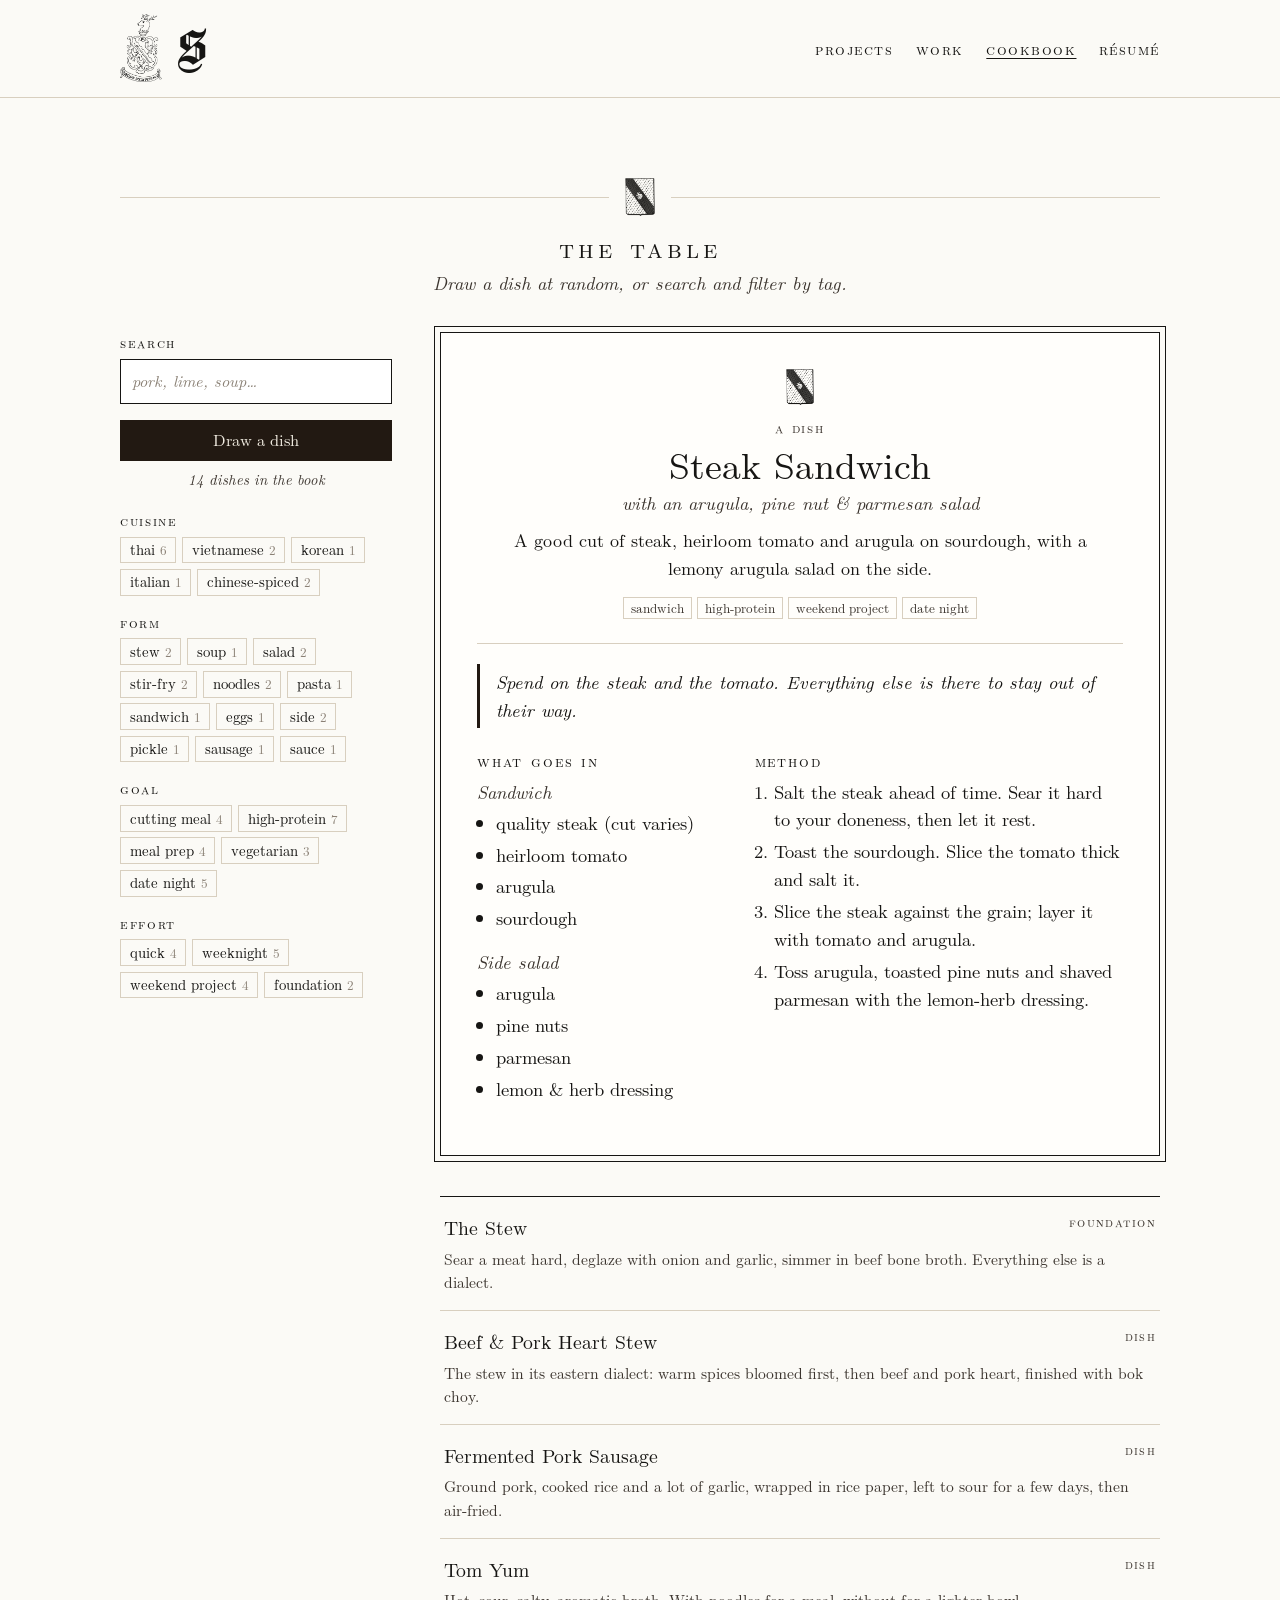
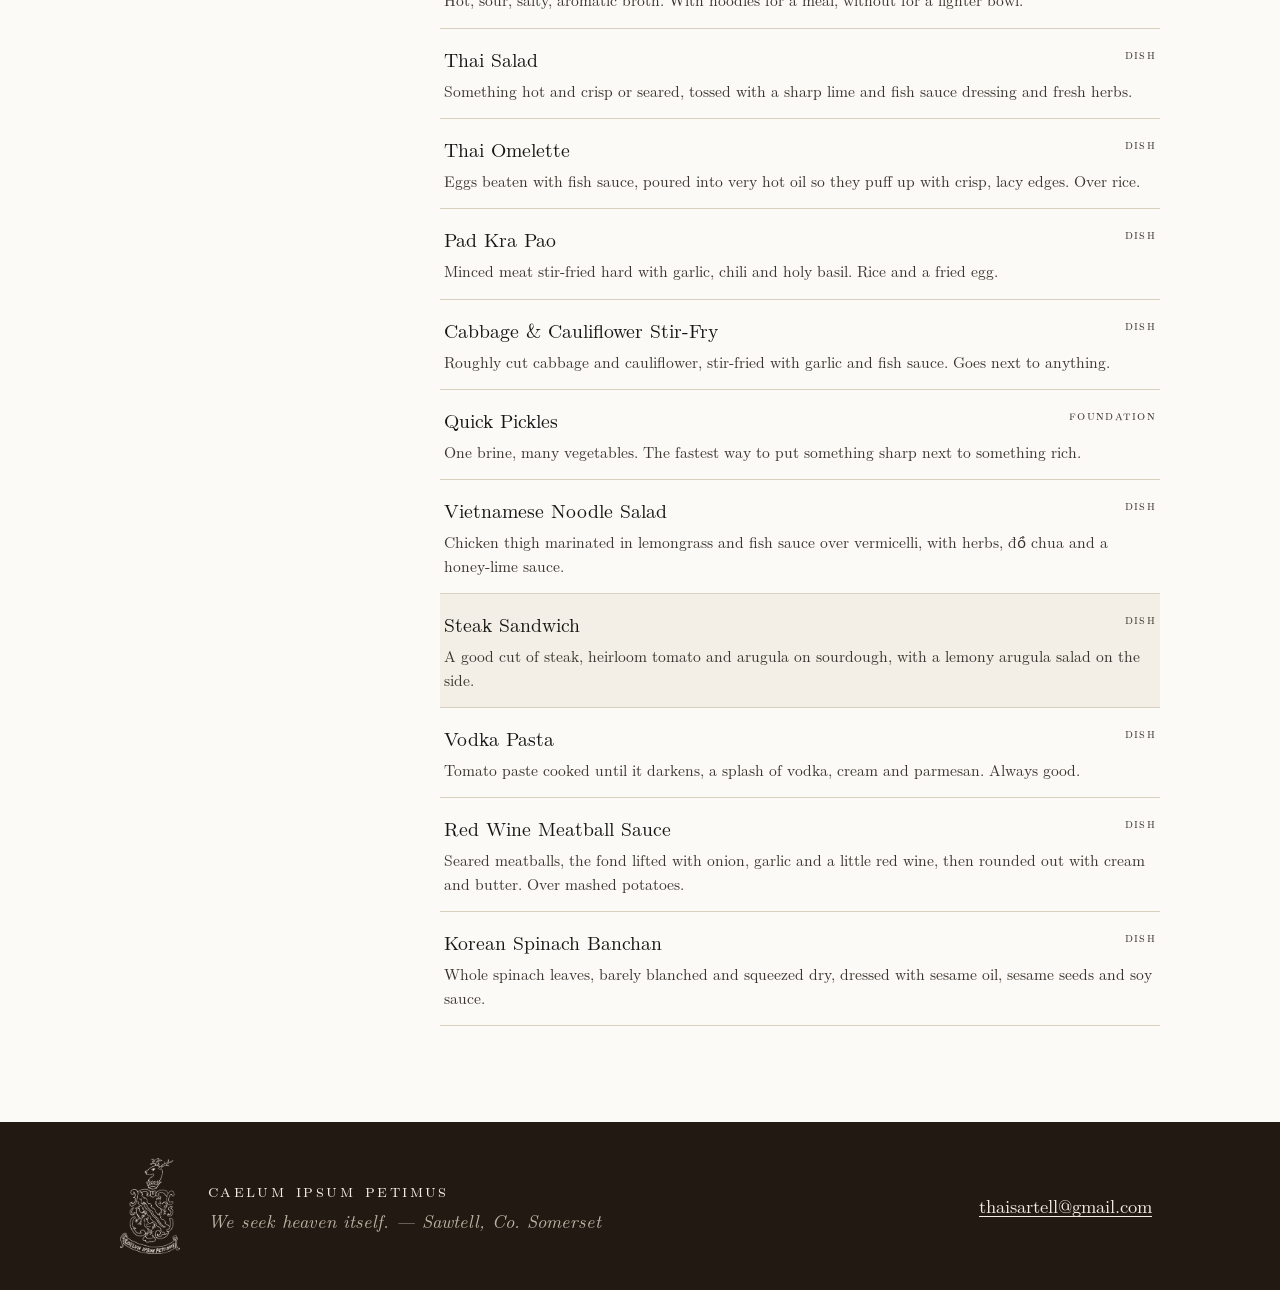
==== cookbook.html @ fc5eaa02 "website version 3: coat of arms, pixel-sort banner, cookbook - Redesign in LM Roman 9 with off-white" ====
<!doctype html>
<html lang="en">
  <head>
    <meta charset="utf-8">
    <meta name="viewport" content="width=device-width, initial-scale=1">
    <title>Cookbook | Richard Sartell</title>
    <meta name="description" content="A cookbook of principles: stews, Thai and Vietnamese cooking, pickles, and the rest of what I cook.">
    <link rel="icon" href="assets/images/favicon.svg" type="image/svg+xml">
    <link rel="preload" href="assets/fonts/lmroman9-regular.woff2" as="font" type="font/woff2" crossorigin>
    <link rel="stylesheet" href="css/style.css">
  </head>
  <body>
    <a class="skip-link" href="#main">Skip to content</a>

    <header class="site-header">
      <div class="wrap">
        <a class="brand" href="index.html" aria-label="Richard Sartell, home">
          <img src="assets/images/coat-of-arms.png" width="323" height="520" alt="">
          <span class="brand-name" aria-hidden="true">S</span>
        </a>
        <nav class="site-nav" aria-label="Primary">
          <a href="index.html#projects">Projects</a>
          <a href="index.html#work">Work</a>
          <a href="cookbook.html" aria-current="page">Cookbook</a>
          <a href="assets/resume/richard-sartell-resume.pdf">R&eacute;sum&eacute;</a>
        </nav>
      </div>
    </header>

    <main id="main">
      <!-- "The Rules" section, hidden for now. Uncomment to bring it back.
      <section class="section" aria-labelledby="principles-heading">
        <header class="section-head">
          <h2 id="principles-heading">The Rules</h2>
          <p>The things I keep coming back to.</p>
        </header>
        <ol class="principles">
          <li>
            <strong><span class="numeral">i.</span>Sear first, and mean it.</strong>
            <p>Browning is the flavor. Dry meat, hot pan, small batches.</p>
          </li>
          <li>
            <strong><span class="numeral">ii.</span>Onion and garlic lift the fond.</strong>
            <p>Every stew gets deglazed the same way, whatever comes next.</p>
          </li>
          <li>
            <strong><span class="numeral">iii.</span>Salty, sour, sweet, hot.</strong>
            <p>Fish sauce, lime, sugar or honey, chili. Taste, then fix whichever is missing.</p>
          </li>
          <li>
            <strong><span class="numeral">iv.</span>Acid at the end.</strong>
            <p>A squeeze of lime or a forkful of pickles fixes a heavy plate.</p>
          </li>
          <li>
            <strong><span class="numeral">v.</span>Fresh against rich.</strong>
            <p>Raw ginger, onion, herbs or arugula next to anything fried or seared.</p>
          </li>
          <li>
            <strong><span class="numeral">vi.</span>One base, many dialects.</strong>
            <p>Learn the method once; change the spices and it&rsquo;s a different dish.</p>
          </li>
        </ol>
      </section>
      -->

      <section class="section" id="table" aria-labelledby="table-heading">
        <header class="section-head">
          <div class="ornament-rule" aria-hidden="true"><span class="tile"></span></div>
          <h1 id="table-heading">The Table</h1>
          <p>Draw a dish at random, or search and filter by tag.</p>
        </header>

        <div class="pantry">
          <aside class="pantry-controls" aria-label="Find a dish">
            <label class="field-label" for="search">Search</label>
            <input class="search-input" id="search" type="search" placeholder="pork, lime, soup&hellip;" autocomplete="off">
            <button class="button draw-button" id="draw" type="button">Draw a dish</button>
            <p class="match-count" id="match-count" aria-live="polite"></p>
            <div id="tag-groups"></div>
            <button class="clear-button" id="clear" type="button" hidden>Clear filters</button>
          </aside>

          <div>
            <article class="recipe-card" id="card" aria-live="polite" tabindex="-1"></article>
            <ul class="recipe-list" id="list" aria-label="Matching dishes"></ul>
          </div>
        </div>
      </section>
    </main>

    <footer class="site-footer" id="contact">
      <div class="wrap">
        <a href="index.html" aria-label="Home"><img class="footer-crest" src="assets/images/coat-of-arms.png" width="323" height="520" alt=""></a>
        <div>
          <p class="motto">Caelum ipsum petimus</p>
          <p class="motto-translation">We seek heaven itself. &mdash; Sawtell, Co. Somerset</p>
        </div>
        <div class="footer-links">
          <a class="email" href="mailto:thaisartell@gmail.com">thaisartell@gmail.com</a>
        </div>
      </div>
    </footer>

    <script src="js/recipes.js"></script>
    <script src="js/cookbook.js"></script>
  </body>
</html>
---- css/style.css ----
/* ---------- Fonts: LM Roman 9 (Latin Modern, GUST Font License) ---------- */

@font-face {
  font-family: "LM Roman 9";
  src: url("../assets/fonts/lmroman9-regular.woff2") format("woff2");
  font-weight: 400;
  font-style: normal;
  font-display: swap;
}

@font-face {
  font-family: "LM Roman 9";
  src: url("../assets/fonts/lmroman9-italic.woff2") format("woff2");
  font-weight: 400;
  font-style: italic;
  font-display: swap;
}

@font-face {
  font-family: "LM Roman 9";
  src: url("../assets/fonts/lmroman9-bold.woff2") format("woff2");
  font-weight: 700;
  font-style: normal;
  font-display: swap;
}

/* Blackletter for the monogram, after the "Sawtell" lettering in the family record (SIL OFL) */
@font-face {
  font-family: "Manufacturing Consent";
  src: url("../assets/fonts/manufacturingconsent.woff2") format("woff2");
  font-weight: 400;
  font-style: normal;
  font-display: swap;
}

@font-face {
  font-family: "LM Roman Caps";
  src: url("../assets/fonts/lmromancaps10-regular.woff2") format("woff2");
  font-weight: 400;
  font-style: normal;
  font-display: swap;
}

/* ---------- Tokens: off-white, near-black, very dark brown ---------- */

:root {
  color-scheme: light;
  --paper: #fbfaf6;
  --paper-deep: #f3efe6;
  --ink: #161513;
  --ink-soft: #3b342e;
  --brown: #221912;
  --brown-raised: #2c2119;
  --on-brown: #f4efe4;
  --on-brown-soft: #bdb2a2;
  --line: #d8cfbf;
  --line-strong: #161513;
  --serif: "LM Roman 9", "Latin Modern Roman", "Computer Modern Serif", "Times New Roman", Times, serif;
  --caps: "LM Roman Caps", "LM Roman 9", "Times New Roman", serif;
  --max-width: 1120px;
  --gutter: clamp(1rem, 4vw, 2.5rem);
}

* {
  box-sizing: border-box;
}

html {
  scroll-behavior: smooth;
  scroll-padding-top: 1rem;
}

body {
  margin: 0;
  background: var(--paper);
  color: var(--ink);
  font-family: var(--serif);
  font-size: 18px;
  line-height: 1.55;
  font-kerning: normal;
  text-rendering: optimizeLegibility;
}

a {
  color: inherit;
  text-decoration-thickness: 1px;
  text-underline-offset: 0.18em;
}

a:hover {
  text-decoration-thickness: 2px;
}

img,
svg {
  max-width: 100%;
}

:focus-visible {
  outline: 2px solid currentColor;
  outline-offset: 3px;
}

h1,
h2,
h3,
h4,
p {
  margin-top: 0;
}

h1,
h2,
h3,
h4 {
  font-weight: 400;
  line-height: 1.15;
}

h1 {
  margin-bottom: 0.75rem;
  font-size: clamp(2.2rem, 5vw, 3.4rem);
  letter-spacing: -0.01em;
}

h2 {
  margin-bottom: 0.75rem;
  font-size: 1.7rem;
}

h3 {
  margin-bottom: 0.35rem;
  font-size: 1.3rem;
}

h4 {
  margin-bottom: 0.4rem;
  font-size: 1.05rem;
  font-weight: 700;
}

.skip-link {
  position: absolute;
  top: 0.5rem;
  left: 0.5rem;
  z-index: 10;
  transform: translateY(-200%);
  background: var(--paper);
  padding: 0.4rem 0.6rem;
}

.skip-link:focus {
  transform: translateY(0);
}

.wrap,
.section,
.case-header,
.case-layout {
  max-width: var(--max-width);
  margin-right: auto;
  margin-left: auto;
  padding-right: var(--gutter);
  padding-left: var(--gutter);
}

.eyebrow,
.smallcaps {
  font-family: var(--caps);
  font-size: 0.85rem;
  letter-spacing: 0.14em;
  text-transform: lowercase;
}

.eyebrow {
  margin-bottom: 0.5rem;
  color: var(--ink-soft);
}

/* ---------- Header with crest home link ---------- */

.site-header {
  border-bottom: 1px solid var(--line);
}

.site-header .wrap {
  display: flex;
  align-items: center;
  justify-content: space-between;
  gap: 1rem;
  padding-top: 0.9rem;
  padding-bottom: 0.9rem;
}

.brand {
  display: inline-flex;
  align-items: center;
  gap: 0.85rem;
  text-decoration: none;
}

.brand img {
  display: block;
  width: auto;
  height: 68px;
}

.brand-name {
  font-family: "Manufacturing Consent", var(--serif);
  font-size: 3.4rem;
  font-weight: 400;
  line-height: 1;
}

.site-nav {
  display: flex;
  flex-wrap: wrap;
  justify-content: flex-end;
  gap: 0.25rem 1.4rem;
  font-family: var(--caps);
  font-size: 0.95rem;
  letter-spacing: 0.1em;
  text-transform: lowercase;
}

.site-nav a {
  text-decoration: none;
}

.site-nav a:hover,
.site-nav a[aria-current="page"] {
  text-decoration: underline;
  text-decoration-thickness: 1px;
}

/* ---------- Hero: dark brown frame, pixel-sort banner ---------- */

.hero {
  padding-top: clamp(1rem, 3vw, 2rem);
  padding-bottom: 0;
}

.hero-frame {
  position: relative;
  display: grid;
  grid-template-columns: minmax(0, 1.15fr) minmax(0, 1fr);
  min-height: 460px;
  overflow: hidden;
  border: 10px solid var(--brown-raised);
  background: var(--brown);
  color: var(--on-brown);
}

/* The GIF fills the frame but fades out toward the name and buttons,
   so the left side stays calm and the right side carries the motion. */
.hero-banner {
  position: absolute;
  inset: 0;
  -webkit-mask-image: linear-gradient(to right, transparent 18%, rgb(0 0 0 / 0.35) 48%, #000 85%);
  mask-image: linear-gradient(to right, transparent 18%, rgb(0 0 0 / 0.35) 48%, #000 85%);
}

.hero-banner img {
  width: 100%;
  height: 100%;
  object-fit: cover;
  opacity: 0.8;
  filter: sepia(0.4);
  mix-blend-mode: soft-light;
}

.hero-copy {
  position: relative;
  z-index: 1;
  align-self: center;
  padding: clamp(1.75rem, 5vw, 3.5rem);
}

.hero-copy h1 {
  margin-bottom: 1.6rem;
  font-size: clamp(1.6rem, 3.2vw, 2.4rem);
  white-space: nowrap;
}


.actions {
  display: flex;
  flex-wrap: wrap;
  align-items: center;
  gap: 0.75rem;
}

.button {
  display: inline-flex;
  align-items: center;
  min-height: 2.6rem;
  border: 1px solid currentColor;
  padding: 0.35rem 1.1rem;
  font: inherit;
  font-size: 1rem;
  text-decoration: none;
  cursor: pointer;
}

.button-solid {
  border-color: var(--on-brown);
  background: var(--on-brown);
  color: var(--brown);
}

.button-solid:hover {
  background: transparent;
  color: var(--on-brown);
}

.button-ghost {
  background: transparent;
  color: inherit;
}

.button-ghost:hover {
  background: var(--ink);
  border-color: var(--ink);
  color: var(--paper);
}

.hero .button-ghost:hover {
  background: var(--on-brown);
  border-color: var(--on-brown);
  color: var(--brown);
}

.social-link {
  display: inline-grid;
  place-items: center;
  width: 2.6rem;
  height: 2.6rem;
  border: 1px solid currentColor;
  color: inherit;
}

.social-link:hover {
  background: currentColor;
}

.social-link:hover .social-icon {
  fill: var(--brown);
}

.social-icon {
  width: 1.15rem;
  height: 1.15rem;
  fill: currentColor;
}

/* ---------- Section heads: tile ornament between rules ---------- */

.section {
  padding-top: clamp(3rem, 7vw, 5rem);
  padding-bottom: 1rem;
}

.section-head {
  margin-bottom: 2.25rem;
  text-align: center;
}

.ornament-rule {
  display: flex;
  align-items: center;
  gap: 1rem;
  margin-bottom: 1rem;
}

.ornament-rule::before,
.ornament-rule::after {
  flex: 1;
  height: 0;
  border-top: 1px solid var(--line);
  content: "";
}

.tile {
  display: block;
  flex: none;
  width: 30px;
  height: 39px;
}

/* Sartel shield, used as a mask so it takes the text color. */
.tile,
.ornament {
  background: currentColor;
  -webkit-mask: url("../assets/images/shield.png") center / contain no-repeat;
  mask: url("../assets/images/shield.png") center / contain no-repeat;
}

.ornament {
  display: block;
}

.section-head h1,
.section-head h2 {
  margin-bottom: 0.4rem;
  font-family: var(--caps);
  font-size: 1.6rem;
  letter-spacing: 0.16em;
  text-transform: lowercase;
}

.section-head p {
  max-width: 36rem;
  margin: 0 auto;
  color: var(--ink-soft);
  font-style: italic;
}

/* ---------- Projects ---------- */

.project-list {
  display: grid;
  gap: 0;
}

.project {
  display: grid;
  grid-template-columns: minmax(0, 1fr) minmax(0, 1.1fr);
  gap: clamp(1.5rem, 4vw, 3rem);
  align-items: center;
  border-top: 1px solid var(--line);
  padding: 2.25rem 0;
}

.project:first-child {
  border-top: 0;
  padding-top: 0;
}

.project:nth-child(even) .project-figure {
  order: -1;
}

.project-kicker {
  display: flex;
  align-items: baseline;
  gap: 0.75rem;
  margin-bottom: 0.4rem;
  color: var(--ink-soft);
}

.numeral {
  font-family: var(--caps);
  font-size: 1rem;
  letter-spacing: 0.08em;
  text-transform: lowercase;
}

.project h3 {
  font-size: 1.6rem;
}

.project h3 a {
  text-decoration: none;
}

.project h3 a:hover {
  text-decoration: underline;
}

.project-subtitle {
  margin-bottom: 0.75rem;
  color: var(--ink-soft);
  font-style: italic;
}

.read-more {
  font-family: var(--caps);
  font-size: 0.9rem;
  letter-spacing: 0.1em;
  text-transform: lowercase;
}

.project-figure {
  margin: 0;
  border: 1px solid var(--line);
  padding: 0.6rem;
  background: #ffffff;
}

.project-figure img {
  display: block;
  width: 100%;
  height: 260px;
  object-fit: contain;
}

/* ---------- Work history ---------- */

.timeline {
  position: relative;
  max-width: 820px;
  margin: 0 auto;
  padding: 0;
  list-style: none;
}

.timeline::before {
  position: absolute;
  top: 0.6rem;
  bottom: 0.6rem;
  left: 12rem;
  border-left: 1px solid var(--line);
  content: "";
}

.job {
  position: relative;
  display: grid;
  grid-template-columns: 10.5rem minmax(0, 1fr);
  gap: 3rem;
  padding-bottom: 2.25rem;
}

.job::before {
  position: absolute;
  top: 0.55rem;
  left: calc(12rem - 5px);
  width: 10px;
  height: 10px;
  background: var(--paper);
  border: 1px solid var(--ink);
  transform: rotate(45deg);
  content: "";
}

.job.is-current::before {
  background: var(--ink);
}

.job-when {
  padding-top: 0.15rem;
  white-space: nowrap;
  color: var(--ink-soft);
  font-size: 0.95rem;
  text-align: right;
}

.job h3 {
  margin-bottom: 0.1rem;
}

.job-role {
  margin-bottom: 0.6rem;
  color: var(--ink-soft);
  font-style: italic;
}

.job > div > p:last-child {
  margin-bottom: 0;
}

.job ul {
  margin: 0;
  padding-left: 1.1rem;
}

.job li + li {
  margin-top: 0.3rem;
}

/* ---------- Kitchen teaser ---------- */

.kitchen-teaser {
  display: grid;
  grid-template-columns: minmax(0, 1fr) auto;
  gap: 1.5rem;
  align-items: center;
  max-width: 820px;
  margin: 0 auto;
  border: 1px solid var(--ink);
  outline: 1px solid var(--ink);
  outline-offset: 4px;
  padding: 1.75rem 2rem;
}

.kitchen-teaser p {
  margin: 0;
}

.kitchen-teaser .tonight {
  margin-top: 0.4rem;
  font-size: 1.4rem;
}

/* ---------- Epigraphs + footer ---------- */

.job:last-child {
  padding-bottom: 0;
}

.section-epigraphs {
  padding-top: 2rem;
  padding-bottom: 0;
}

.section-epigraphs + * {
  margin-top: 0;
}

.epigraphs li:last-child {
  margin-bottom: 0;
}

main:has(.section-epigraphs) + .site-footer {
  margin-top: 2.5rem;
}

.epigraphs {
  max-width: 760px;
  margin: 0 auto;
  padding: 0;
  list-style: none;
  text-align: center;
}

.epigraphs li {
  margin-bottom: 1.25rem;
  font-style: italic;
}

.epigraphs cite {
  display: block;
  margin-top: 0.15rem;
  color: var(--ink-soft);
  font-family: var(--caps);
  font-size: 0.85rem;
  font-style: normal;
  letter-spacing: 0.1em;
  text-transform: lowercase;
}

.site-footer {
  margin-top: clamp(3rem, 7vw, 5rem);
  background: var(--brown);
  color: var(--on-brown);
}

.site-footer .wrap {
  display: grid;
  grid-template-columns: auto minmax(0, 1fr) auto;
  gap: 1.75rem;
  align-items: center;
  padding-top: 2.25rem;
  padding-bottom: 2.25rem;
}

.footer-crest {
  display: block;
  width: auto;
  height: 96px;
  filter: invert(94%) sepia(10%) saturate(180%);
}

.motto {
  margin: 0;
  font-family: var(--caps);
  font-size: 1.1rem;
  letter-spacing: 0.14em;
  text-transform: lowercase;
}

.motto-translation {
  margin: 0.2rem 0 0;
  color: var(--on-brown-soft);
  font-style: italic;
}

.footer-links {
  display: flex;
  flex-wrap: wrap;
  align-items: center;
  justify-content: flex-end;
  gap: 0.75rem;
}

.footer-links .email {
  margin-right: 0.5rem;
}

/* ---------- Project case pages ---------- */

.case-header {
  padding-top: clamp(2rem, 5vw, 3.5rem);
  padding-bottom: 1rem;
}

.back-home-link {
  display: inline-block;
  margin-bottom: 1.75rem;
  font-family: var(--caps);
  font-size: 0.95rem;
  letter-spacing: 0.1em;
  text-decoration: none;
  text-transform: lowercase;
}

.back-home-link:hover {
  text-decoration: underline;
}

.hero-subtitle {
  color: var(--ink-soft);
  font-size: 1.2rem;
  font-style: italic;
}

.report-link {
  display: inline-block;
  font-weight: 700;
}

.case-header p {
  max-width: 720px;
}

.case-layout {
  display: block;
  padding-bottom: 1rem;
}

.case-outline {
  max-width: 860px;
}

.case-outline section {
  border-top: 1px solid var(--line);
  padding-top: 1.5rem;
  padding-bottom: 1rem;
}

.case-outline h2 {
  font-family: var(--caps);
  font-size: 1.15rem;
  letter-spacing: 0.12em;
  text-transform: lowercase;
}

.case-outline h3 {
  margin-top: 1.25rem;
  font-size: 1.15rem;
}

.case-figure-grid {
  display: grid;
  grid-template-columns: repeat(2, minmax(0, 1fr));
  gap: 1.5rem;
  align-items: start;
}

.case-figure {
  width: fit-content;
  max-width: 100%;
  margin: 1rem 0 0;
}

.case-figure img {
  display: block;
  width: auto;
  max-width: 100%;
  height: auto;
  border: 1px solid var(--line);
  background: #ffffff;
}

.case-figure-wide {
  width: 100%;
}

.case-figure-wide img {
  width: 100%;
}

.case-figure-narrow {
  max-width: 233px;
}

.case-figure-phone {
  width: 320px;
  max-width: 100%;
}

.case-figure-assembly {
  width: 360px;
}

.case-figure-crop {
  position: relative;
  overflow: hidden;
  border: 1px solid var(--line);
  background: #ffffff;
}

.case-figure-crop img {
  position: absolute;
  max-width: none;
  border: 0;
}

.case-figure-assembly .case-figure-crop {
  aspect-ratio: 235 / 167;
}

.case-figure-assembly .case-figure-crop img {
  top: -39%;
  left: -77%;
  width: 253%;
}

.case-figure figcaption {
  margin-top: 0.35rem;
  color: var(--ink-soft);
  font-size: 0.9rem;
  font-style: italic;
}

.case-placeholder {
  border-left: 3px solid var(--line);
  padding-left: 0.75rem;
  font-family: monospace;
}

/* ---------- Cookbook ---------- */

.page-intro {
  max-width: var(--max-width);
  margin: 0 auto;
  padding: clamp(2.5rem, 6vw, 4rem) var(--gutter) 0;
  text-align: center;
}

.page-intro .lede {
  max-width: 38rem;
  margin: 0 auto;
  font-size: 1.15rem;
}

.principles {
  display: grid;
  grid-template-columns: repeat(3, minmax(0, 1fr));
  gap: 0;
  margin: 0;
  padding: 0;
  border-top: 1px solid var(--ink);
  border-bottom: 1px solid var(--ink);
  list-style: none;
  counter-reset: principle;
}

.principles li {
  border-bottom: 1px solid var(--line);
  padding: 1.25rem 1.4rem;
}

.principles li:nth-child(3n + 2),
.principles li:nth-child(3n + 3) {
  border-left: 1px solid var(--line);
}

.principles li:nth-last-child(-n + 3) {
  border-bottom: 0;
}

.principles strong {
  display: block;
  margin-bottom: 0.25rem;
  font-size: 1.1rem;
  font-weight: 400;
}

.principles .numeral {
  margin-right: 0.5rem;
  color: var(--ink-soft);
}

.principles p {
  margin: 0;
  color: var(--ink-soft);
  font-size: 0.95rem;
}

.pantry {
  display: grid;
  grid-template-columns: 17rem minmax(0, 1fr);
  gap: clamp(1.5rem, 4vw, 3rem);
  align-items: start;
}

.pantry-controls {
  position: sticky;
  top: 1rem;
}

.field-label {
  display: block;
  margin-bottom: 0.35rem;
  font-family: var(--caps);
  font-size: 0.85rem;
  letter-spacing: 0.12em;
  text-transform: lowercase;
}

.search-input {
  width: 100%;
  border: 1px solid var(--ink);
  border-radius: 0;
  padding: 0.55rem 0.7rem;
  background: #ffffff;
  color: var(--ink);
  font: inherit;
  font-size: 1rem;
}

.search-input::placeholder {
  color: #8a8075;
  font-style: italic;
}

.draw-button {
  width: 100%;
  justify-content: center;
  margin: 1rem 0 0.4rem;
  border-color: var(--brown);
  background: var(--brown);
  color: var(--on-brown);
}

.draw-button:hover {
  background: transparent;
  color: var(--brown);
}

.match-count {
  margin: 0 0 1.25rem;
  color: var(--ink-soft);
  font-size: 0.9rem;
  font-style: italic;
  text-align: center;
}

.tag-group {
  margin: 0 0 1rem;
  border: 0;
  padding: 0;
}

.tag-group legend {
  margin-bottom: 0.35rem;
  padding: 0;
  font-family: var(--caps);
  font-size: 0.85rem;
  letter-spacing: 0.12em;
  text-transform: lowercase;
}

.tag-list {
  display: flex;
  flex-wrap: wrap;
  gap: 0.35rem;
}

.tag {
  display: inline-flex;
  align-items: baseline;
  gap: 0.3rem;
  border: 1px solid var(--line);
  padding: 0.1rem 0.55rem;
  background: transparent;
  color: var(--ink);
  font: inherit;
  font-size: 0.9rem;
  line-height: 1.5;
  cursor: pointer;
}

.tag:hover {
  border-color: var(--ink);
}

.tag[aria-pressed="true"] {
  border-color: var(--ink);
  background: var(--ink);
  color: var(--paper);
}

.tag .count {
  color: #8a8075;
  font-size: 0.8rem;
}

.tag[aria-pressed="true"] .count {
  color: var(--line);
}

.tag:disabled {
  opacity: 0.4;
  cursor: default;
}

.clear-button {
  border: 0;
  padding: 0;
  background: none;
  color: var(--ink-soft);
  font: inherit;
  font-size: 0.9rem;
  text-decoration: underline;
  cursor: pointer;
}

/* The drawn recipe: a framed card like a tile set in a floor */
.recipe-card {
  position: relative;
  margin-bottom: 2.5rem;
  border: 1px solid var(--ink);
  outline: 1px solid var(--ink);
  outline-offset: 5px;
  padding: clamp(1.4rem, 4vw, 2.25rem);
  background: #fffefb;
}

.recipe-card .ornament {
  width: 28px;
  height: 36px;
  margin: 0 auto 0.75rem;
  color: var(--ink);
}

.recipe-card .card-label {
  margin-bottom: 0.25rem;
  color: var(--ink-soft);
  text-align: center;
}

.recipe-card h2 {
  margin-bottom: 0.25rem;
  font-size: clamp(1.7rem, 4vw, 2.3rem);
  text-align: center;
}

.recipe-card .aka {
  margin-bottom: 0.6rem;
  color: var(--ink-soft);
  font-style: italic;
  text-align: center;
}

.recipe-card .summary {
  max-width: 36rem;
  margin: 0 auto 1rem;
  font-size: 1.1rem;
  text-align: center;
}

.recipe-card .chip-row {
  justify-content: center;
  margin-bottom: 1.5rem;
}

.recipe-body {
  display: grid;
  grid-template-columns: minmax(0, 0.8fr) minmax(0, 1.2fr);
  gap: 1.5rem 2rem;
  border-top: 1px solid var(--line);
  padding-top: 1.25rem;
}

.recipe-body h3 {
  margin-bottom: 0.5rem;
  font-family: var(--caps);
  font-size: 0.95rem;
  letter-spacing: 0.12em;
  text-transform: lowercase;
}

.recipe-body ul,
.recipe-body ol {
  margin: 0 0 1rem;
  padding-left: 1.2rem;
}

.recipe-body li + li {
  margin-top: 0.25rem;
}

.recipe-body .principle {
  grid-column: 1 / -1;
  margin: 0;
  border-left: 3px solid var(--brown);
  padding: 0.25rem 0 0.25rem 1rem;
  font-style: italic;
}

.recipe-body .full {
  grid-column: 1 / -1;
}

.variations {
  margin: 0;
}

.variations dt {
  font-weight: 700;
}

.variations dd {
  margin: 0 0 0.6rem;
}

.ing-group {
  margin-bottom: 0.2rem;
  color: var(--ink-soft);
  font-style: italic;
}

.chip-row {
  display: flex;
  flex-wrap: wrap;
  gap: 0.3rem;
}

.chip {
  border: 1px solid var(--line);
  padding: 0 0.45rem;
  color: var(--ink-soft);
  font-size: 0.8rem;
  line-height: 1.6;
}

.related a {
  margin-right: 0.75rem;
}

.recipe-list {
  margin: 0;
  padding: 0;
  list-style: none;
  border-top: 1px solid var(--ink);
}

.recipe-row {
  border-bottom: 1px solid var(--line);
}

.recipe-row button {
  display: grid;
  grid-template-columns: minmax(0, 1fr) auto;
  gap: 0.25rem 1rem;
  width: 100%;
  border: 0;
  padding: 1rem 0.25rem;
  background: none;
  color: var(--ink);
  font: inherit;
  text-align: left;
  cursor: pointer;
}

.recipe-row button:hover .row-name {
  text-decoration: underline;
}

.recipe-row[aria-current="true"] button {
  background: var(--paper-deep);
}

.row-name {
  font-size: 1.2rem;
}

.row-kind {
  color: var(--ink-soft);
  font-family: var(--caps);
  font-size: 0.8rem;
  letter-spacing: 0.1em;
  text-transform: lowercase;
}

.row-summary {
  grid-column: 1 / -1;
  color: var(--ink-soft);
  font-size: 0.95rem;
}

.empty-state {
  padding: 2rem 0;
  color: var(--ink-soft);
  font-style: italic;
  text-align: center;
}

/* ---------- Responsive ---------- */

@media (max-width: 860px) {
  .hero-frame {
    grid-template-columns: 1fr;
  }

  .hero-banner {
    /* Stacked layout: keep the middle, where the name sits, quiet. */
    -webkit-mask-image: linear-gradient(to bottom, #000, rgb(0 0 0 / 0.1) 32%, rgb(0 0 0 / 0.1) 68%, #000);
    mask-image: linear-gradient(to bottom, #000, rgb(0 0 0 / 0.1) 32%, rgb(0 0 0 / 0.1) 68%, #000);
  }

  .project,
  .pantry {
    grid-template-columns: 1fr;
  }

  .project:nth-child(even) .project-figure {
    order: 0;
  }

  .pantry-controls {
    position: static;
  }

  .principles {
    grid-template-columns: 1fr;
  }

  .principles li:nth-child(n) {
    border-left: 0;
  }

  .principles li:nth-last-child(-n + 3) {
    border-bottom: 1px solid var(--line);
  }

  .principles li:last-child {
    border-bottom: 0;
  }

  .recipe-body,
  .case-figure-grid {
    grid-template-columns: 1fr;
  }

  .site-footer .wrap {
    grid-template-columns: auto minmax(0, 1fr);
  }

  .footer-links {
    grid-column: 1 / -1;
    justify-content: flex-start;
  }
}

@media (max-width: 600px) {
  body {
    font-size: 17px;
  }

  .site-header .wrap {
    flex-direction: column;
    align-items: flex-start;
  }

  .site-nav {
    justify-content: flex-start;
    gap: 0.25rem 1rem;
    font-size: 0.85rem;
  }

  .brand img {
    height: 56px;
  }

  .hero-frame {
    border-width: 6px;
  }

  .timeline::before,
  .job::before {
    display: none;
  }

  .job {
    grid-template-columns: 1fr;
    gap: 0.25rem;
    border-left: 1px solid var(--line);
    padding-left: 1rem;
  }

  .job-when {
    text-align: left;
  }

  .kitchen-teaser {
    grid-template-columns: 1fr;
    padding: 1.4rem;
  }

  .project-figure img {
    height: 200px;
  }

  .footer-crest {
    height: 72px;
  }
}

@media (prefers-reduced-motion: reduce) {
  html {
    scroll-behavior: auto;
  }
}
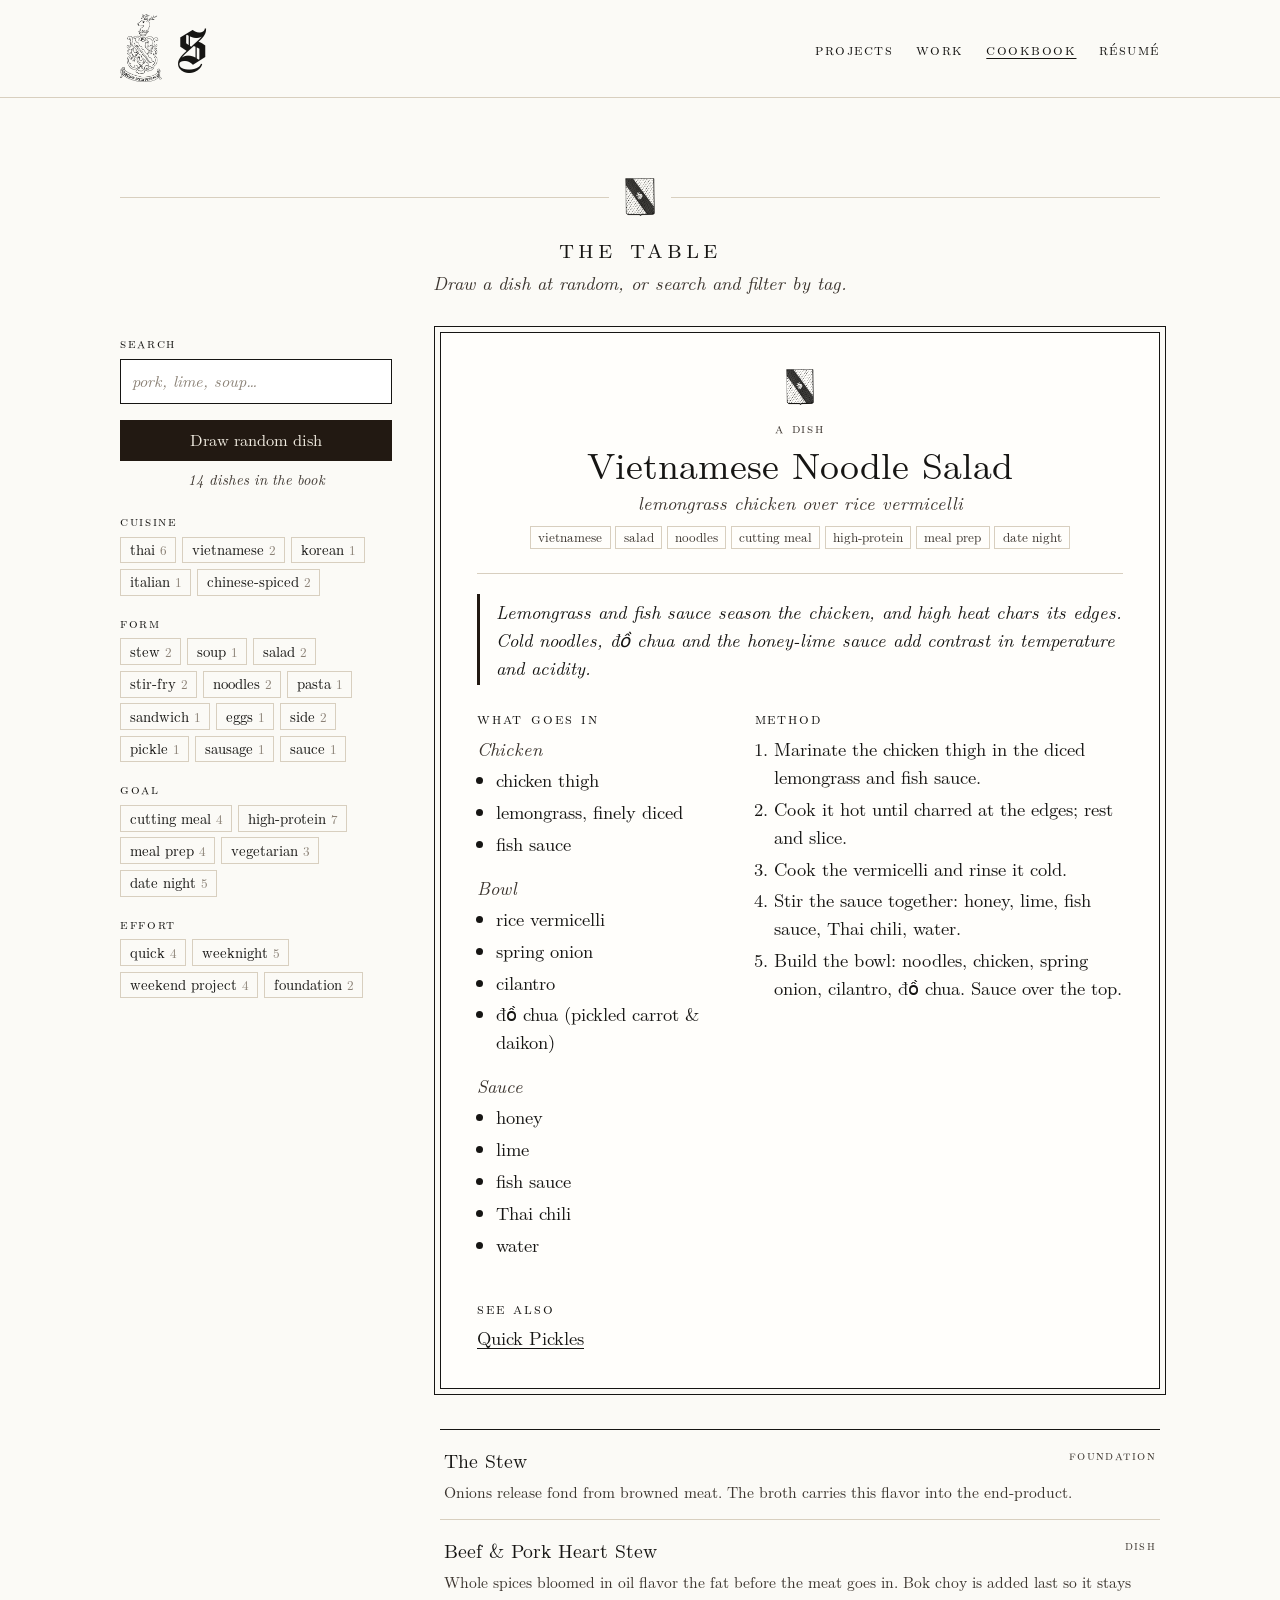
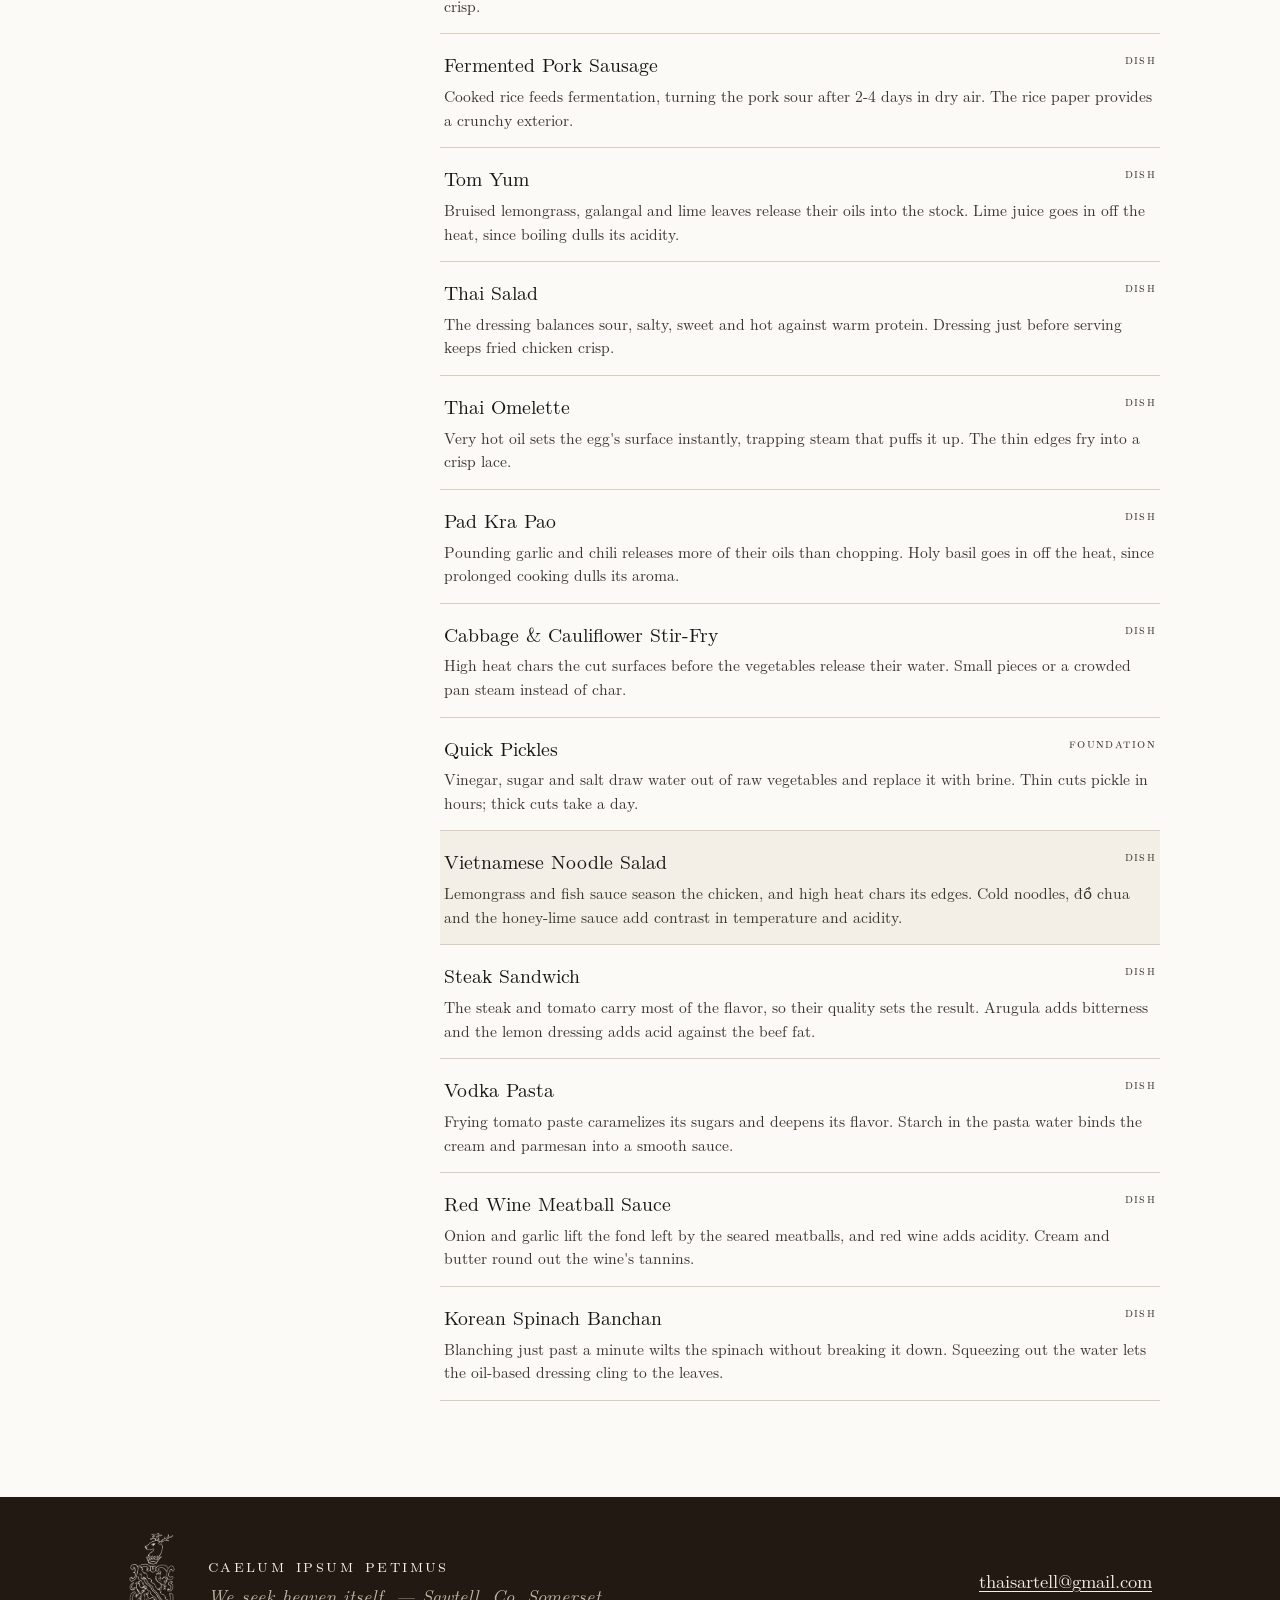
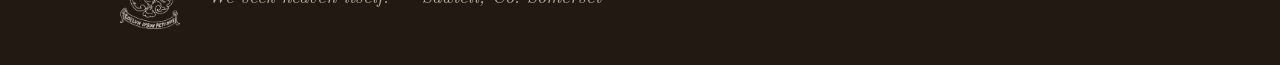
==== commit 446c005f: "cookbook: plain principle sentences, drop summaries - Rewrite each dish's principle as a direct stat" ====
--- a/cookbook.html
+++ b/cookbook.html
@@ -74,7 +74,7 @@
           <aside class="pantry-controls" aria-label="Find a dish">
             <label class="field-label" for="search">Search</label>
             <input class="search-input" id="search" type="search" placeholder="pork, lime, soup&hellip;" autocomplete="off">
-            <button class="button draw-button" id="draw" type="button">Draw a dish</button>
+            <button class="button draw-button" id="draw" type="button">Draw random dish</button>
             <p class="match-count" id="match-count" aria-live="polite"></p>
             <div id="tag-groups"></div>
             <button class="clear-button" id="clear" type="button" hidden>Clear filters</button>
--- a/css/style.css
+++ b/css/style.css
@@ -1054,13 +1054,6 @@
   text-align: center;
 }
 
-.recipe-card .summary {
-  max-width: 36rem;
-  margin: 0 auto 1rem;
-  font-size: 1.1rem;
-  text-align: center;
-}
-
 .recipe-card .chip-row {
   justify-content: center;
   margin-bottom: 1.5rem;
@@ -1185,7 +1178,7 @@
   text-transform: lowercase;
 }
 
-.row-summary {
+.row-principle {
   grid-column: 1 / -1;
   color: var(--ink-soft);
   font-size: 0.95rem;
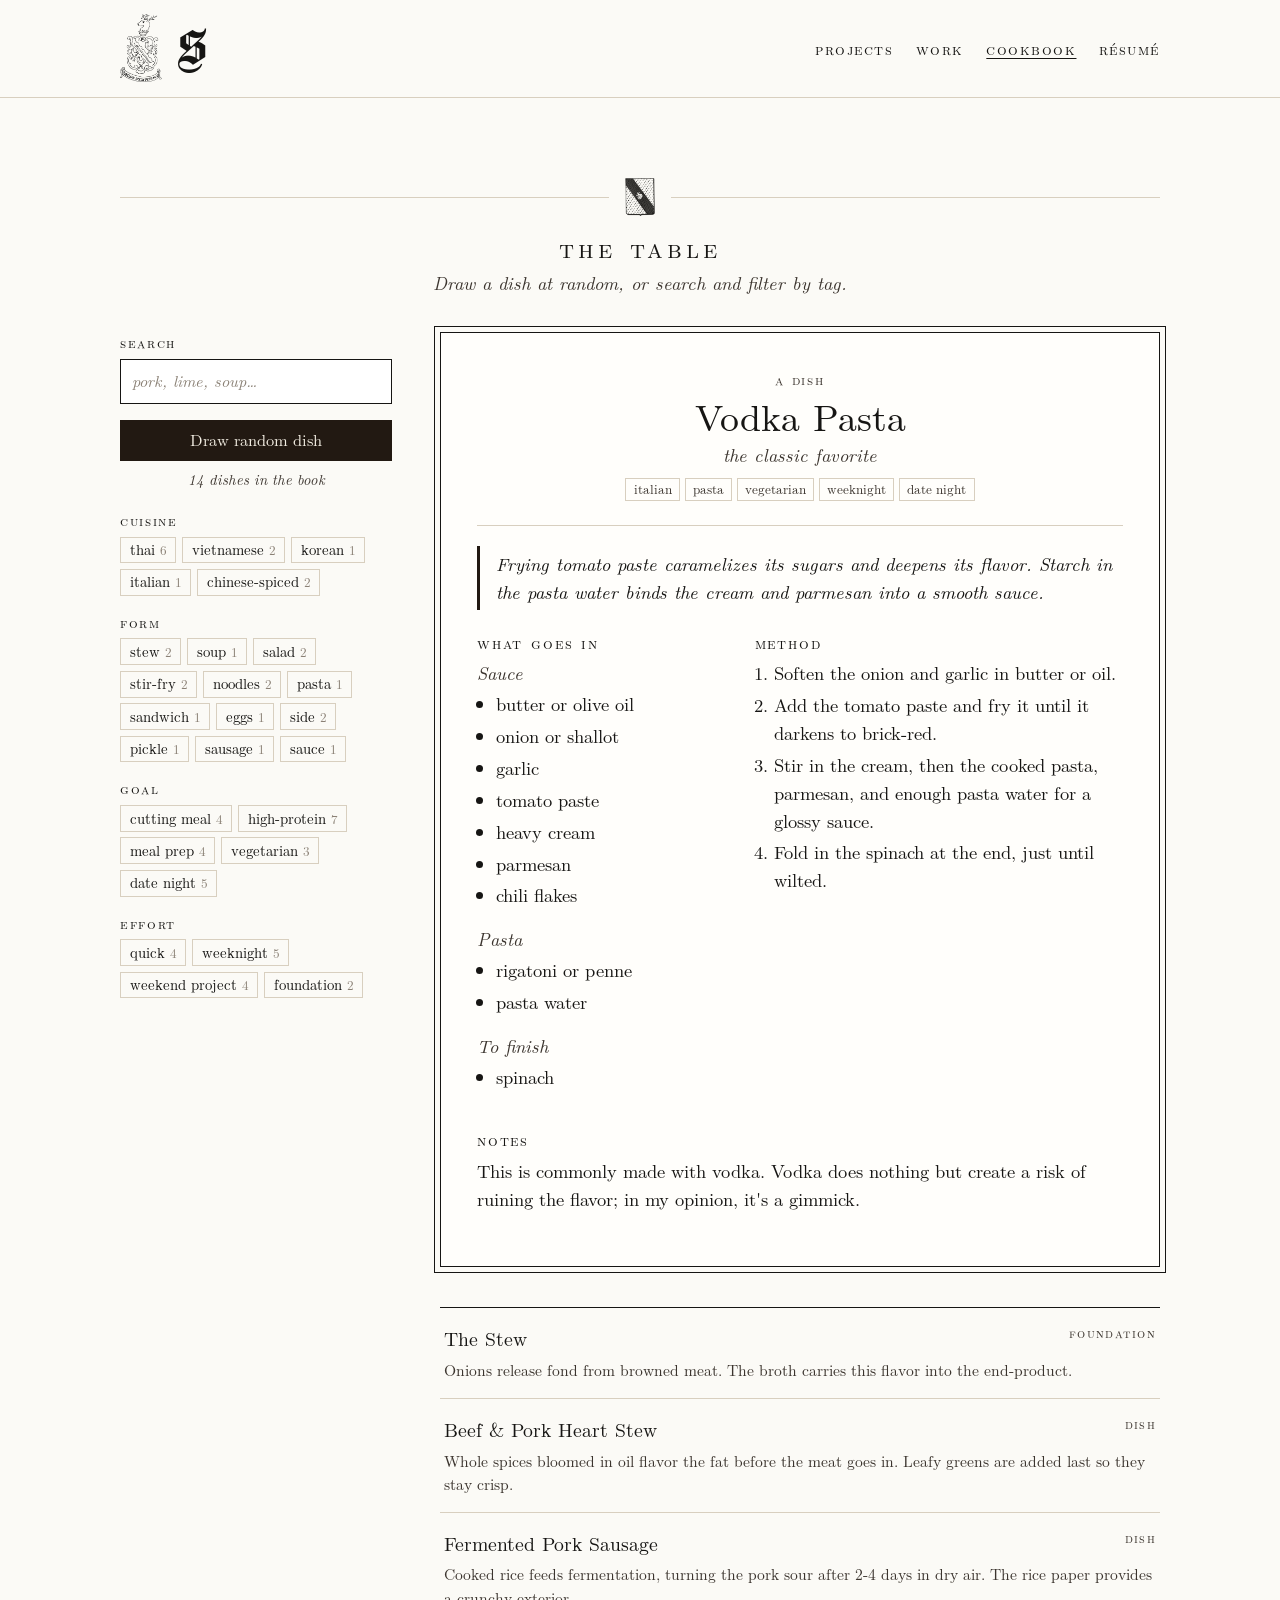
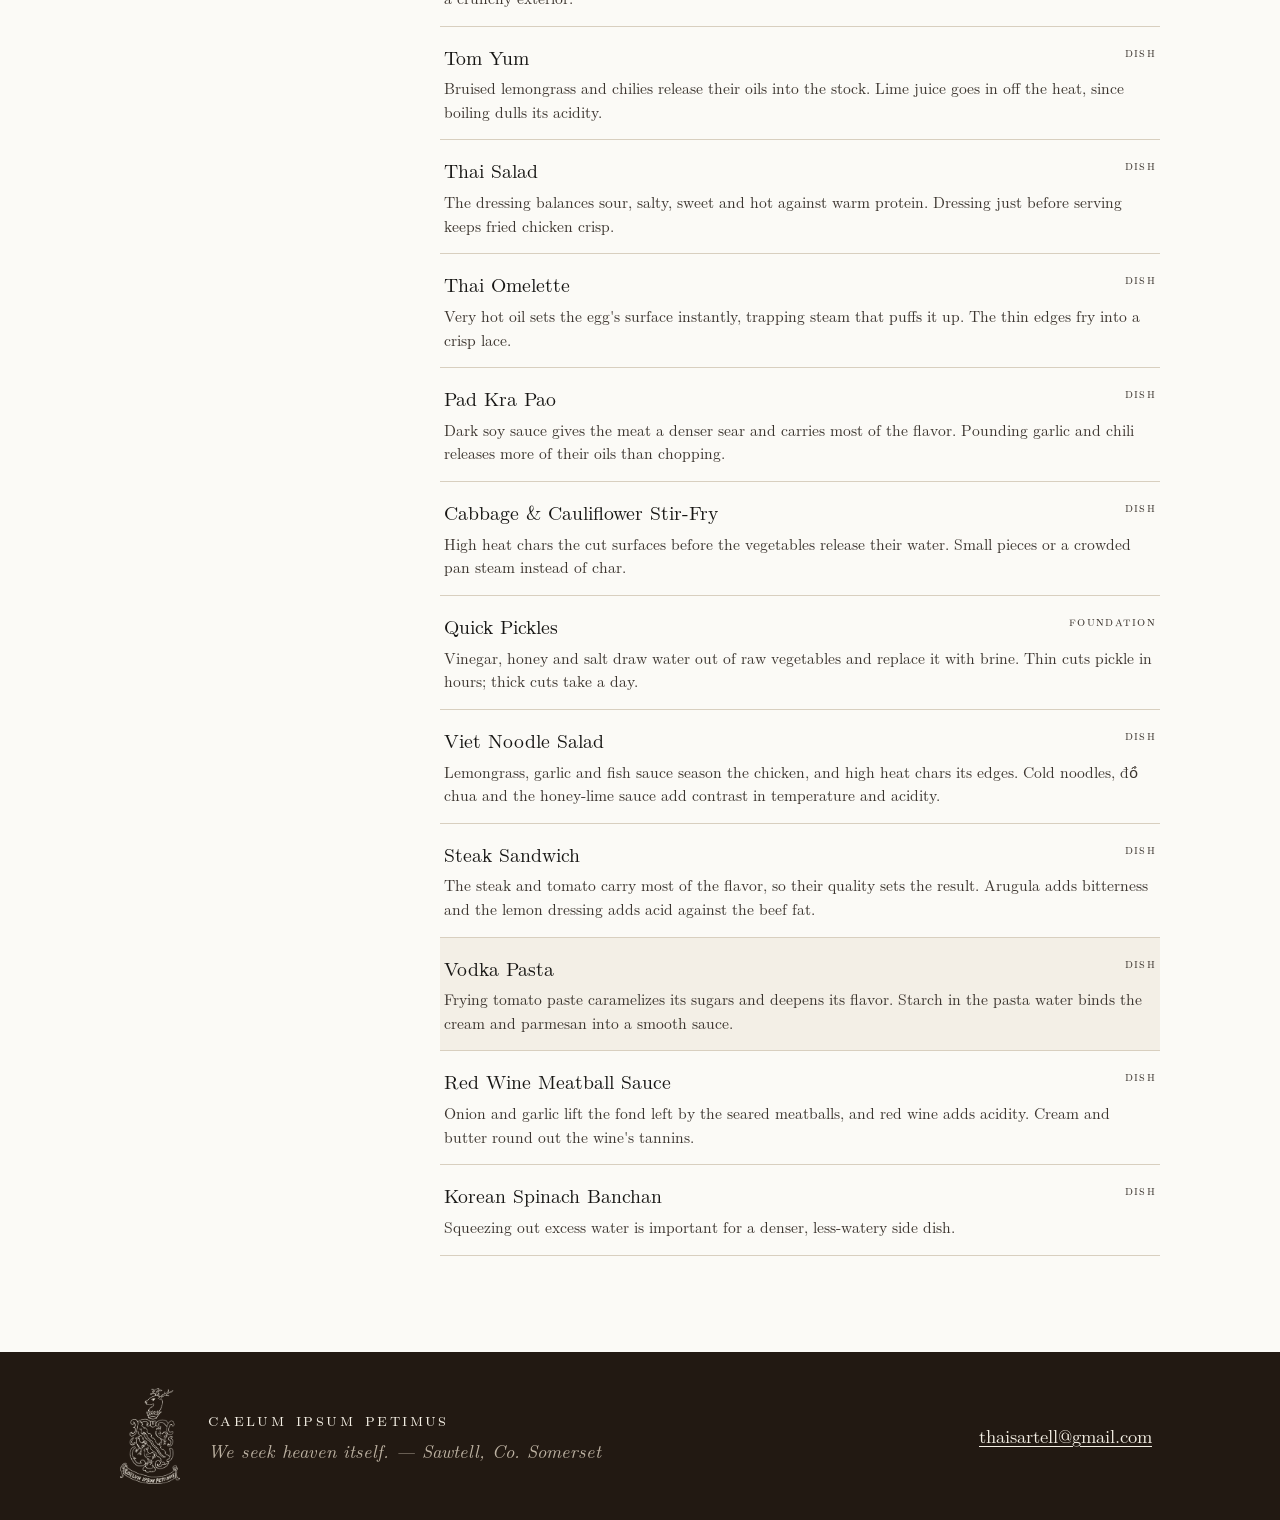
==== commit 64ec4a2d: "homepage layout, recipe updates, maltese cross markers - Taller hero banner; Cookbook teaser and epi" ====
--- a/cookbook.html
+++ b/cookbook.html
@@ -36,27 +36,27 @@
         </header>
         <ol class="principles">
           <li>
-            <strong><span class="numeral">i.</span>Sear first, and mean it.</strong>
+            <strong><span class="numeral" aria-hidden="true"></span>Sear first, and mean it.</strong>
             <p>Browning is the flavor. Dry meat, hot pan, small batches.</p>
           </li>
           <li>
-            <strong><span class="numeral">ii.</span>Onion and garlic lift the fond.</strong>
+            <strong><span class="numeral" aria-hidden="true"></span>Onion and garlic lift the fond.</strong>
             <p>Every stew gets deglazed the same way, whatever comes next.</p>
           </li>
           <li>
-            <strong><span class="numeral">iii.</span>Salty, sour, sweet, hot.</strong>
+            <strong><span class="numeral" aria-hidden="true"></span>Salty, sour, sweet, hot.</strong>
             <p>Fish sauce, lime, sugar or honey, chili. Taste, then fix whichever is missing.</p>
           </li>
           <li>
-            <strong><span class="numeral">iv.</span>Acid at the end.</strong>
+            <strong><span class="numeral" aria-hidden="true"></span>Acid at the end.</strong>
             <p>A squeeze of lime or a forkful of pickles fixes a heavy plate.</p>
           </li>
           <li>
-            <strong><span class="numeral">v.</span>Fresh against rich.</strong>
+            <strong><span class="numeral" aria-hidden="true"></span>Fresh against rich.</strong>
             <p>Raw ginger, onion, herbs or arugula next to anything fried or seared.</p>
           </li>
           <li>
-            <strong><span class="numeral">vi.</span>One base, many dialects.</strong>
+            <strong><span class="numeral" aria-hidden="true"></span>One base, many dialects.</strong>
             <p>Learn the method once; change the spices and it&rsquo;s a different dish.</p>
           </li>
         </ol>
--- a/css/style.css
+++ b/css/style.css
@@ -244,7 +244,7 @@
   position: relative;
   display: grid;
   grid-template-columns: minmax(0, 1.15fr) minmax(0, 1fr);
-  min-height: 460px;
+  min-height: clamp(460px, 72vh, 720px);
   overflow: hidden;
   border: 10px solid var(--brown-raised);
   background: var(--brown);
@@ -380,23 +380,15 @@
   content: "";
 }
 
+/* Sartel shield, used as a mask so it takes the text color. */
 .tile {
   display: block;
   flex: none;
   width: 30px;
   height: 39px;
-}
-
-/* Sartel shield, used as a mask so it takes the text color. */
-.tile,
-.ornament {
   background: currentColor;
   -webkit-mask: url("../assets/images/shield.png") center / contain no-repeat;
   mask: url("../assets/images/shield.png") center / contain no-repeat;
-}
-
-.ornament {
-  display: block;
 }
 
 .section-head h1,
@@ -448,11 +440,16 @@
   color: var(--ink-soft);
 }
 
+/* Maltese cross marker, masked so it takes the text color. */
 .numeral {
-  font-family: var(--caps);
-  font-size: 1rem;
-  letter-spacing: 0.08em;
-  text-transform: lowercase;
+  display: inline-block;
+  flex: none;
+  align-self: center;
+  width: 0.95em;
+  height: 0.95em;
+  background: currentColor;
+  -webkit-mask: url("data:image/svg+xml,%3Csvg xmlns='http://www.w3.org/2000/svg' viewBox='0 0 24 24'%3E%3Cpath d='M10.4 10.4 5.5 1 12 4.2 18.5 1 13.6 10.4ZM13.6 10.4 23 5.5 19.8 12 23 18.5 13.6 13.6ZM13.6 13.6 18.5 23 12 19.8 5.5 23 10.4 13.6ZM10.4 13.6 1 18.5 4.2 12 1 5.5 10.4 10.4ZM10.4 10.4H13.6V13.6H10.4Z'/%3E%3C/svg%3E") center / contain no-repeat;
+  mask: url("data:image/svg+xml,%3Csvg xmlns='http://www.w3.org/2000/svg' viewBox='0 0 24 24'%3E%3Cpath d='M10.4 10.4 5.5 1 12 4.2 18.5 1 13.6 10.4ZM13.6 10.4 23 5.5 19.8 12 23 18.5 13.6 13.6ZM13.6 13.6 18.5 23 12 19.8 5.5 23 10.4 13.6ZM10.4 13.6 1 18.5 4.2 12 1 5.5 10.4 10.4ZM10.4 10.4H13.6V13.6H10.4Z'/%3E%3C/svg%3E") center / contain no-repeat;
 }
 
 .project h3 {
@@ -592,27 +589,39 @@
   font-size: 1.4rem;
 }
 
-/* ---------- Epigraphs + footer ---------- */
+/* ---------- Cookbook + epigraphs row, footer ---------- */
 
 .job:last-child {
   padding-bottom: 0;
 }
 
-.section-epigraphs {
-  padding-top: 2rem;
-  padding-bottom: 0;
-}
-
-.section-epigraphs + * {
-  margin-top: 0;
+/* Cookbook teaser on the left, epigraphs on the right, sharing one row. */
+.split {
+  display: grid;
+  grid-template-columns: minmax(0, 1fr) minmax(0, 1fr);
+  gap: clamp(2rem, 5vw, 4rem);
+}
+
+.split .kitchen-teaser {
+  grid-template-columns: 1fr;
+  gap: 1rem;
+  justify-items: start;
+}
+
+.epigraph-panel {
+  display: flex;
+  flex-direction: column;
+}
+
+.epigraph-panel .epigraphs {
+  display: flex;
+  flex: 1;
+  flex-direction: column;
+  justify-content: center;
 }
 
 .epigraphs li:last-child {
   margin-bottom: 0;
-}
-
-main:has(.section-epigraphs) + .site-footer {
-  margin-top: 2.5rem;
 }
 
 .epigraphs {
@@ -1028,13 +1037,6 @@
   background: #fffefb;
 }
 
-.recipe-card .ornament {
-  width: 28px;
-  height: 36px;
-  margin: 0 auto 0.75rem;
-  color: var(--ink);
-}
-
 .recipe-card .card-label {
   margin-bottom: 0.25rem;
   color: var(--ink-soft);
@@ -1198,6 +1200,10 @@
     grid-template-columns: 1fr;
   }
 
+  .split {
+    grid-template-columns: 1fr;
+  }
+
   .hero-banner {
     /* Stacked layout: keep the middle, where the name sits, quiet. */
     -webkit-mask-image: linear-gradient(to bottom, #000, rgb(0 0 0 / 0.1) 32%, rgb(0 0 0 / 0.1) 68%, #000);
